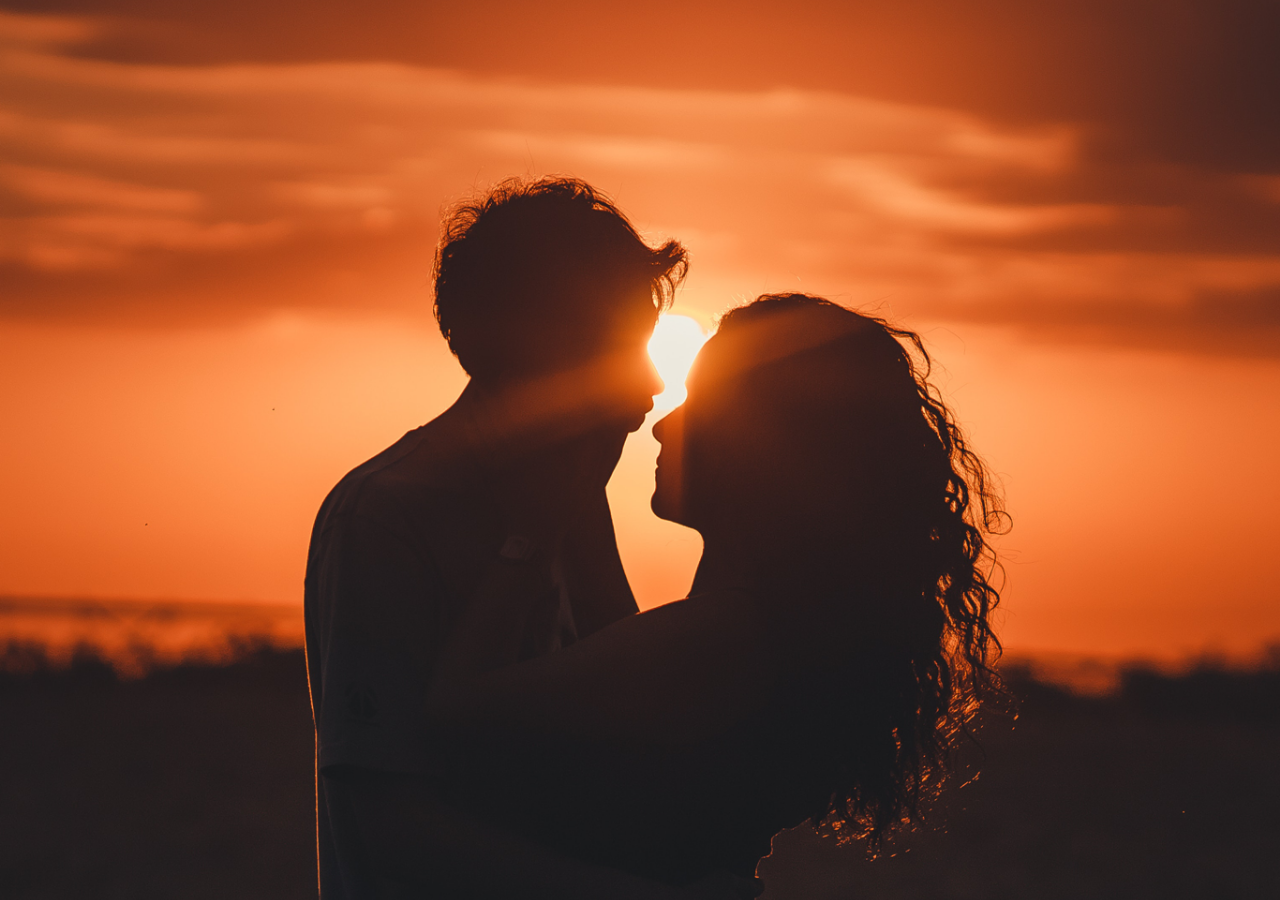
==== index.html @ 308ae74e "update" ====
<html>
	<head>
		<meta charset="utf-8" />
		<meta name="format-detection" content="telephone=no" />
		<meta name="msapplication-tap-highlight" content="no" />
		<meta name="viewport" content="user-scalable=no, initial-scale=1, maximum-scale=1, minimum-scale=1, width=device-width" />
		<!-- This is a wide open CSP declaration. To lock this down for production, see below. -->
		<!--<meta http-equiv="Content-Security-Policy" content="default-src * 'unsafe-inline'; style-src 'self' 'unsafe-inline' https://fonts.googleapis.com/; media-src *" />-->
		<!-- Good default declaration:
		* gap: is required only on iOS (when using UIWebView) and is needed for JS->native communication
		* https://ssl.gstatic.com is required only on Android and is needed for TalkBack to function properly
		* Disables use of eval() and inline scripts in order to mitigate risk of XSS vulnerabilities. To change this:
			* Enable inline JS: add 'unsafe-inline' to default-src
			* Enable eval(): add 'unsafe-eval' to default-src
		* Create your own at http://cspisawesome.com
		-->
		<!-- <meta http-equiv="Content-Security-Policy" content="default-src 'self' data: gap: 'unsafe-inline' https://ssl.gstatic.com; style-src 'self' 'unsafe-inline'; media-src *" /> -->
		
		<link rel="stylesheet" href="https://fonts.googleapis.com/css?family=Source+Sans+Pro">
		<link rel="stylesheet" type="text/css" href="css/main.css" />
		<title>Lovetag42</title>
	</head>
	<body>
	
		<div class="no-hiding-panel maps-panel">
		
			<div class="header">
				<div class="user-details">Hi, <span class="username"></span><img class="profile-picture" src="" /></div>
				<div class="back-button"></div>
			</div>
			
			<div id="map"></div>
			
			<div id="gallery"></div>
			
		</div>
		
		<div class="panel detail-panel" style="display: none;">
			
		</div>
		
		<div class="panel search-panel" style="display: none;">
			
		</div>
		
		<div class="panel authenticate-panel" style="display: none;">
			<a class="auth-btn facebook-btn" onclick="facebookLogin()">Log in with Facebook</a>
			<a class="auth-btn google-btn" onclick="googleLogin()">Log in with Google</a>
		</div>
		
		<div class="panel panel-splash"></div>
		
		<div class="footer footer-navigation" style="display: none;">
			<div class="nav-item search"></div>
			<div class="nav-item upload"></div>
			<div class="nav-item account"></div>
		</div>
		
		<div class="footer footer-photo" style="display: none;">
			<div class="nav-item">Library</div>
			<div class="nav-item">Photo</div>
		</div>
		
		<script src="cordova.js"></script>
		<script src="lib/jquery-1.8.2.min.js"></script>
		<script src="lib/openfb.js"></script>
		<script src="js/main.js"></script>
		
		<script type="text/javascript">
		document.addEventListener("deviceready", function() {
			
			init();
			
			console.log(device.platform);

			// Create a Google Maps native view under the map_canvas div.
			var div = document.getElementById("map");
			console.log(div.offsetWidth);
			var map = plugin.google.maps.Map.getMap(div);
			
		});
		</script>

	</body>
</html>
---- css/main.css ----
html {
    height: 100%;
}

body {
    font-family: 'Source Sans Pro', sans-serif;
    font-size: 16px;
    margin: 0;
    padding: 0;
    height: 100%;
    background-color: #fff;
    overflow: hidden;
    position: relative;
}

.wrapper {
	position: relative;
	margin: 0 auto;
	max-width: 1366px;
}

.wrapper .navigation {
	max-width: 1366px;
}

.panel, .no-hiding-panel {
	position: absolute;
	top: 0;	right: 0; bottom: 0; left: 0;
	background-color: #eee;
	background-image: url('../img/splash-image.png');
	background-repeat: no-repeat;
	background-position: center center;
	background-size: cover;
	height: 100vh;
	animation-name: fadeIn;
    animation-iteration-count: 1;
    animation-timing-function: ease-in-out;
    animation-duration: 1s;
    animation-fill-mode:forwards;
}

@keyframes fadeIn {
    0% {
        opacity: 0;
    }
    100% {
        opacity: 1;
    }
}

.auth-btn {
	position: absolute;
	cursor: pointer;
	height: 40px;
	line-height: 40px;
	padding: 0 24px;
	color: #fff;
	margin: 0 16px;
	text-align: center;
	width: calc(100% - 80px);
	left: 0;
	right: 0;
}

.facebook-btn {
	background-color: #4267b2;
	bottom: 72px;
}

.google-btn {
	background-color: #db4437;
	bottom: 16px;
}

.footer {
	position: fixed;
	background-color: #fff;
	width: 100%;
	max-width: 1366px;
	padding: 0 8%;
	bottom: 0;
}

.footer .nav-item {
	float: left;
	text-align: center;
	width: 28%;
	height: 50px;
	background-repeat: no-repeat;
	background-size: 30px;
	background-position: center;
}

.footer .nav-item.search { background-image: url('../img/search.png'); }
.footer .nav-item.upload { background-image: url('../img/upload.png'); }
.footer .nav-item.account { background-image: url('../img/user.png'); }

.header {
	position: relative;
    background: #efefef;
    height: 50px;
    line-height: 50px;
    width: 100%;
    color: #fff;
    -webkit-user-select: none;
    -webkit-touch-callout: none;
    border-bottom: solid 1px #efefef;
}

.header .user-details {
	float: right;
	color: #000;
	padding-right: 60px;
}

.header .user-details .profile-picture {
	position: absolute;
	right: 10px;
	top: 5px;
	height: 40px;
	border-radius: 50%;
}

.header .back-button {
	display: inline-block;
	height: 40px;
	width: 40px;
	background-image: url('../img/angle-left.svg');
	background-repeat: no-repeat;
	background-size: 40px;
	margin: 5px 0;
}

#map {
	background-color: #ddd;
	width: 100%;
	height: calc(100vh - 100px);
}

.search-bar {
    background: #ccc;
    height: 32px;
    padding-left:6px;
    padding-right: 6px;
    padding-top: 6px;
    margin-bottom: 6px;
    border-bottom: solid 1px #666;
}

input[type="search"] {
    width:100%;
	border: none;
	border-radius: 4px;
	padding: 4px 0px 2px 2px;
	margin-top: 0px;
	font-size: 16px;
	box-shadow: inset 0 2px 2px rgba(0,0,0,.5), 0 1px #fff;
	background: #eee;
    -webkit-appearance:none;
}

input[type="search"]:focus {
	outline: none;
	box-shadow: inset 0 4px 8px rgba(0,0,0,.5), 0 1px #fff;
}

ul {
    margin: 0;
    padding: 0;
    list-style: none;
    background-color: #fafafa;
    border-bottom: 1px solid #e0e0e0;
}

li {
    display: block;
    border-top: 1px solid #c0c0c0;
    padding: 10px;
}

ul {
    margin: 0;
    padding: 0;
    list-style: none;
    background-color: #fff;
    border-bottom: 1px solid #e0e0e0;
}

li {
    display: block;
    border-top: 1px solid #e0e0e0;
    padding: 10px;
}

li {
    padding: 0;
    display: -webkit-box;
    display: -moz-box;
    display: box;
    width: 100%;
}

li>a {
    color: #000;
    display: block;
    padding: 5px;
    text-decoration: none;
    width: 100%;
    -webkit-box-flex: 1;
    -moz-box-flex: 1;
    box-flex: 1;
    -webkit-box-sizing: border-box;
    -moz-box-sizing: border-box;
    box-sizing: border-box;
    background-position: -10px 0;
    background-repeat: no-repeat;
    -webkit-background-size: 10px 100%;
    -moz-background-size: 10px 100%;
    -ms-background-size: 10px 100%;
    -o-background-size: 10px 100%;
    background-size: 10px 100%;
}

li>a * {
    pointer-events: none;
}

.button {
	-moz-box-shadow:inset 0px 1px 0px 0px #ffffff;
	-webkit-box-shadow:inset 0px 1px 0px 0px #ffffff;
	box-shadow:inset 0px 1px 0px 0px #ffffff;
	background:-webkit-gradient( linear, left top, left bottom, color-stop(0.05, #ededed), color-stop(1, #dfdfdf) );
	background:-moz-linear-gradient( center top, #ededed 5%, #dfdfdf 100% );
	filter:progid:DXImageTransform.Microsoft.gradient(startColorstr='#ededed', endColorstr='#dfdfdf');
	background-color:#ededed;
	-moz-border-radius:2px;
	-webkit-border-radius:2px;
	border-radius:2px;
	border:1px solid #dcdcdc;
	display:inline-block;
	color:#666666;
	font-size:14px;
	text-decoration:none;
	text-shadow:1px 1px 0px #ffffff;
}

.button:hover {
	background:-webkit-gradient( linear, left top, left bottom, color-stop(0.05, #dfdfdf), color-stop(1, #ededed) );
	background:-moz-linear-gradient( center top, #dfdfdf 5%, #ededed 100% );
	filter:progid:DXImageTransform.Microsoft.gradient(startColorstr='#dfdfdf', endColorstr='#ededed');
	background-color:#dfdfdf;

}

h1 {
    font-size: 18px;
    padding: 20 0 0 0;
    margin: 0px;
}

h2 {
    font-size: 16px;
    font-weight: normal;
    padding: 0px;
    margin: 0px;
}

.employee-image {
    float:left;
    margin:10px;
    width:100px;
    height:100px;
}
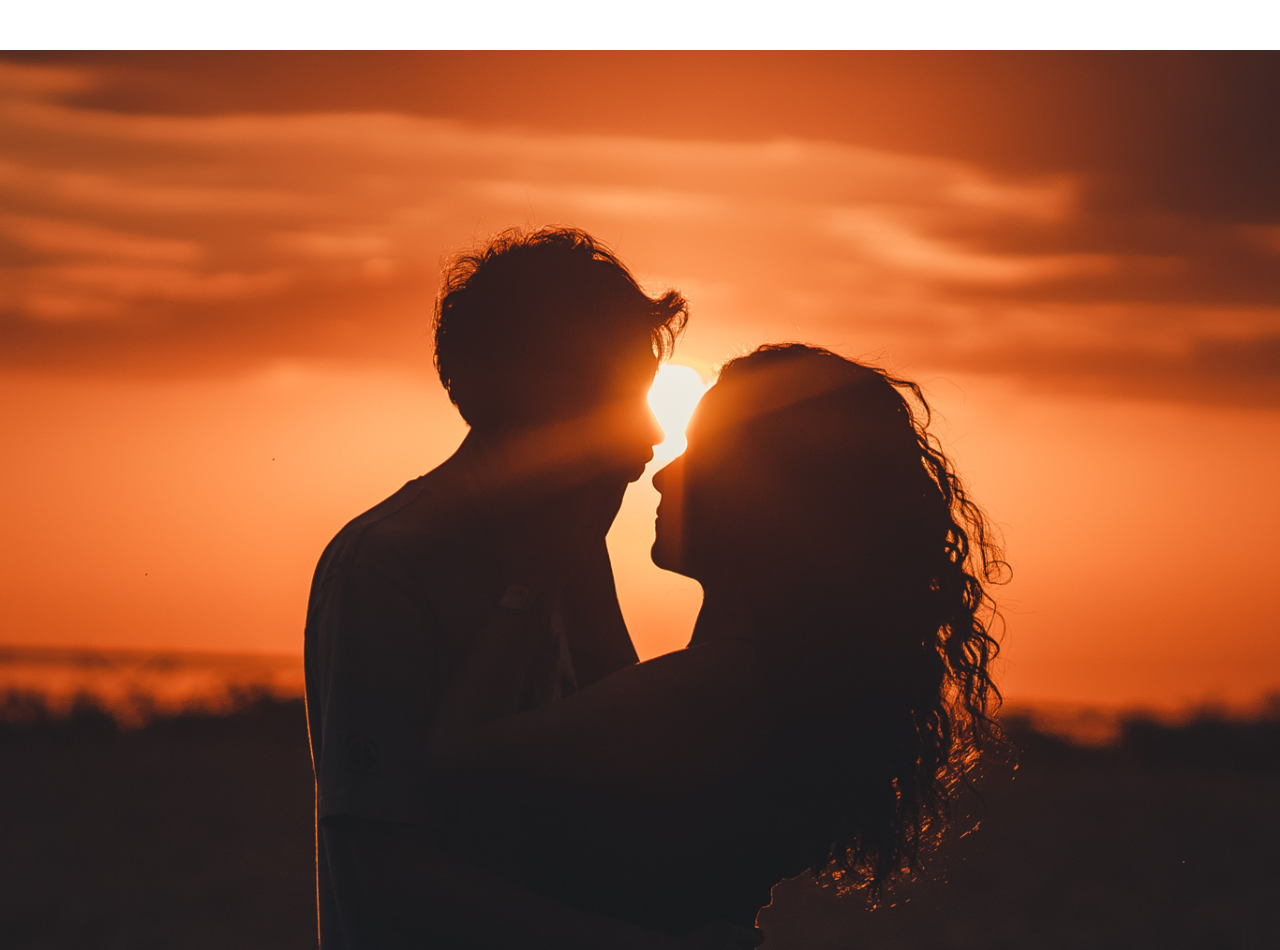
==== commit df71bf31: "update" ====
--- a/index.html
+++ b/index.html
@@ -39,6 +39,15 @@
 			
 		</div>
 		
+		<div class="panel capture-panel" style="display: none;">
+			<div class="capture-container">
+				<img id="capture-image" />
+				<div class="capture-button">
+					<img src="img/take-photo.png" />
+				</div>
+			</div>
+		</div>
+		
 		<div class="panel search-panel" style="display: none;">
 			
 		</div>
@@ -51,15 +60,15 @@
 		<div class="panel panel-splash"></div>
 		
 		<div class="footer footer-navigation" style="display: none;">
-			<div class="nav-item search"></div>
-			<div class="nav-item upload"></div>
-			<div class="nav-item account"></div>
-		</div>
-		
-		<div class="footer footer-photo" style="display: none;">
-			<div class="nav-item">Library</div>
-			<div class="nav-item">Photo</div>
-		</div>
+				<div class="nav-item search"></div>
+				<div class="nav-item upload"></div>
+				<div class="nav-item account"></div>
+			</div>
+			
+			<div class="footer footer-photo" style="display: none;">
+				<div class="nav-item library">Library</div>
+				<div class="nav-item photo">Photo</div>
+			</div>
 		
 		<script src="cordova.js"></script>
 		<script src="lib/jquery-1.8.2.min.js"></script>
--- a/css/main.css
+++ b/css/main.css
@@ -23,9 +23,9 @@
 	max-width: 1366px;
 }
 
-.panel, .no-hiding-panel {
+.panel, .no-hiding-panel, .panel-splash-background {
 	position: absolute;
-	top: 0;	right: 0; bottom: 0; left: 0;
+	top: 50px;	right: 0; bottom: 0; left: 0;
 	background-color: #eee;
 	background-image: url('../img/splash-image.png');
 	background-repeat: no-repeat;
@@ -37,6 +37,15 @@
     animation-timing-function: ease-in-out;
     animation-duration: 1s;
     animation-fill-mode:forwards;
+}
+
+.panel.authenticate-panel {
+	top: 0;
+}
+
+.panel-splash-background {
+	animation: none;
+	background-image: none;
 }
 
 @keyframes fadeIn {
@@ -72,28 +81,65 @@
 	bottom: 16px;
 }
 
+.capture-container {
+	width: 100%;
+	background: #000;
+	height: calc(100vh - 100px);
+}
+
+.capture-container .capture-button {
+	cursor: pointer;
+	width: 120px;
+	color: #fff;
+	text-align: center;
+    margin: 0 auto;
+	padding-top: 80px;
+	line-height: 35px;
+}
+
+.capture-container .capture-button img {
+	width: 40px;
+	height: 40px;
+}
+
+.capture-container #capture-image {
+	width: 100%;
+	max-height: calc(100vh - 100px);
+	max-width: 100%;
+	object-fit: contain;
+}
+
 .footer {
 	position: fixed;
 	background-color: #fff;
 	width: 100%;
-	max-width: 1366px;
-	padding: 0 8%;
 	bottom: 0;
 }
 
 .footer .nav-item {
 	float: left;
 	text-align: center;
-	width: 28%;
 	height: 50px;
 	background-repeat: no-repeat;
 	background-size: 30px;
 	background-position: center;
+	cursor: pointer;
+	line-height: 50px;
 }
+
+.footer.footer-navigation { padding: 0 8%; max-width: calc(1366px - 16%); }
+.footer.footer-photo { padding: 0; max-width: 1366px; }
+.footer.footer-navigation .nav-item { width: 33%; }
+.footer.footer-photo .nav-item { width: 50%; }
 
 .footer .nav-item.search { background-image: url('../img/search.png'); }
 .footer .nav-item.upload { background-image: url('../img/upload.png'); }
 .footer .nav-item.account { background-image: url('../img/user.png'); }
+
+.footer .nav-item.library.active, 
+.footer .nav-item.photo.active { 
+	border-bottom: 4px solid #000;
+}
 
 .header {
 	position: relative;
@@ -137,121 +183,6 @@
 	height: calc(100vh - 100px);
 }
 
-.search-bar {
-    background: #ccc;
-    height: 32px;
-    padding-left:6px;
-    padding-right: 6px;
-    padding-top: 6px;
-    margin-bottom: 6px;
-    border-bottom: solid 1px #666;
-}
-
-input[type="search"] {
-    width:100%;
-	border: none;
-	border-radius: 4px;
-	padding: 4px 0px 2px 2px;
-	margin-top: 0px;
-	font-size: 16px;
-	box-shadow: inset 0 2px 2px rgba(0,0,0,.5), 0 1px #fff;
-	background: #eee;
-    -webkit-appearance:none;
-}
-
-input[type="search"]:focus {
-	outline: none;
-	box-shadow: inset 0 4px 8px rgba(0,0,0,.5), 0 1px #fff;
-}
-
-ul {
-    margin: 0;
-    padding: 0;
-    list-style: none;
-    background-color: #fafafa;
-    border-bottom: 1px solid #e0e0e0;
-}
-
-li {
-    display: block;
-    border-top: 1px solid #c0c0c0;
-    padding: 10px;
-}
-
-ul {
-    margin: 0;
-    padding: 0;
-    list-style: none;
-    background-color: #fff;
-    border-bottom: 1px solid #e0e0e0;
-}
-
-li {
-    display: block;
-    border-top: 1px solid #e0e0e0;
-    padding: 10px;
-}
-
-li {
-    padding: 0;
-    display: -webkit-box;
-    display: -moz-box;
-    display: box;
-    width: 100%;
-}
-
-li>a {
-    color: #000;
-    display: block;
-    padding: 5px;
-    text-decoration: none;
-    width: 100%;
-    -webkit-box-flex: 1;
-    -moz-box-flex: 1;
-    box-flex: 1;
-    -webkit-box-sizing: border-box;
-    -moz-box-sizing: border-box;
-    box-sizing: border-box;
-    background-position: -10px 0;
-    background-repeat: no-repeat;
-    -webkit-background-size: 10px 100%;
-    -moz-background-size: 10px 100%;
-    -ms-background-size: 10px 100%;
-    -o-background-size: 10px 100%;
-    background-size: 10px 100%;
-}
-
-li>a * {
-    pointer-events: none;
-}
-
-.button {
-	-moz-box-shadow:inset 0px 1px 0px 0px #ffffff;
-	-webkit-box-shadow:inset 0px 1px 0px 0px #ffffff;
-	box-shadow:inset 0px 1px 0px 0px #ffffff;
-	background:-webkit-gradient( linear, left top, left bottom, color-stop(0.05, #ededed), color-stop(1, #dfdfdf) );
-	background:-moz-linear-gradient( center top, #ededed 5%, #dfdfdf 100% );
-	filter:progid:DXImageTransform.Microsoft.gradient(startColorstr='#ededed', endColorstr='#dfdfdf');
-	background-color:#ededed;
-	-moz-border-radius:2px;
-	-webkit-border-radius:2px;
-	border-radius:2px;
-	border:1px solid #dcdcdc;
-	display:inline-block;
-	color:#666666;
-	font-size:14px;
-	text-decoration:none;
-	text-shadow:1px 1px 0px #ffffff;
-}
-
-.button:hover {
-	background:-webkit-gradient( linear, left top, left bottom, color-stop(0.05, #dfdfdf), color-stop(1, #ededed) );
-	background:-moz-linear-gradient( center top, #dfdfdf 5%, #ededed 100% );
-	filter:progid:DXImageTransform.Microsoft.gradient(startColorstr='#dfdfdf', endColorstr='#ededed');
-	background-color:#dfdfdf;
-
-}
-
 h1 {
     font-size: 18px;
     padding: 20 0 0 0;
@@ -263,11 +194,4 @@
     font-weight: normal;
     padding: 0px;
     margin: 0px;
-}
-
-.employee-image {
-    float:left;
-    margin:10px;
-    width:100px;
-    height:100px;
 }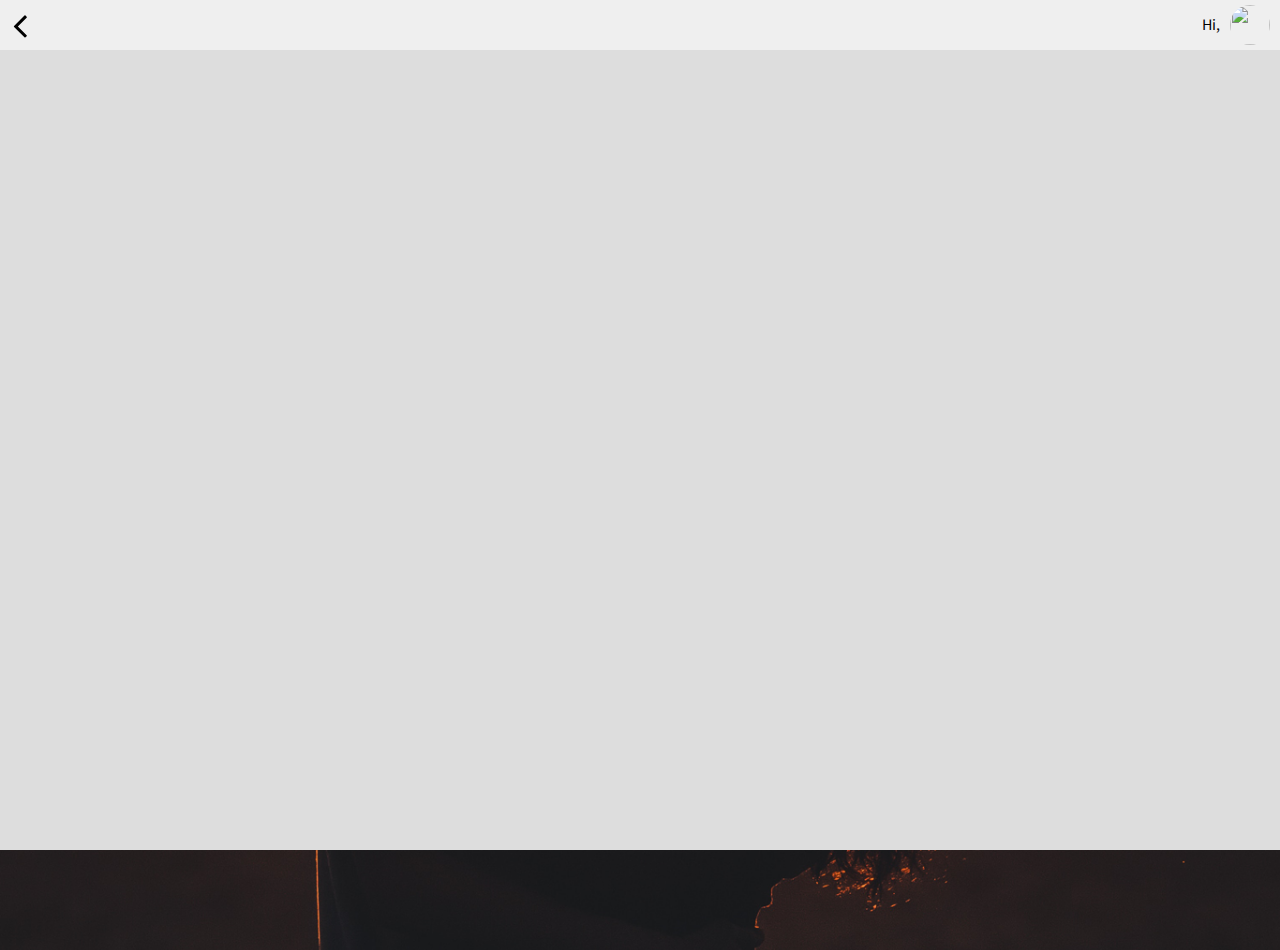
==== commit bd2076e5: "update" ====
--- a/index.html
+++ b/index.html
@@ -22,12 +22,12 @@
 	</head>
 	<body>
 	
+		<div class="header">
+			<div class="user-details">Hi, <span class="username"></span><img class="profile-picture" src="" /></div>
+			<div class="back-button" id="back-button"></div>
+		</div>
+		
 		<div class="no-hiding-panel maps-panel">
-		
-			<div class="header">
-				<div class="user-details">Hi, <span class="username"></span><img class="profile-picture" src="" /></div>
-				<div class="back-button"></div>
-			</div>
 			
 			<div id="map"></div>
 			
@@ -41,9 +41,11 @@
 		
 		<div class="panel capture-panel" style="display: none;">
 			<div class="capture-container">
-				<img id="capture-image" />
+				<img id="capture-image" src="img/take-photo.png" style="display: none;" />
+				<video id="capture-stream"></video>
 				<div class="capture-button">
-					<img src="img/take-photo.png" />
+					<img src="img/take-photo.png" /><br>
+					Take a photo
 				</div>
 			</div>
 		</div>
@@ -51,25 +53,26 @@
 		<div class="panel search-panel" style="display: none;">
 			
 		</div>
-		
+	
 		<div class="panel authenticate-panel" style="display: none;">
-			<a class="auth-btn facebook-btn" onclick="facebookLogin()">Log in with Facebook</a>
-			<a class="auth-btn google-btn" onclick="googleLogin()">Log in with Google</a>
+			<a class="auth-btn" id="facebook-btn">Log in with Facebook</a>
+			<a class="auth-btn" id="google-btn">Log in with Google</a>
 		</div>
 		
-		<div class="panel panel-splash"></div>
+		<!--<div class="panel-splash-background"></div>
+		<div class="panel panel-splash"></div>-->
 		
 		<div class="footer footer-navigation" style="display: none;">
-				<div class="nav-item search"></div>
-				<div class="nav-item upload"></div>
-				<div class="nav-item account"></div>
-			</div>
-			
-			<div class="footer footer-photo" style="display: none;">
-				<div class="nav-item library">Library</div>
-				<div class="nav-item photo">Photo</div>
-			</div>
+			<div class="nav-item search"></div>
+			<div class="nav-item upload"></div>
+			<div class="nav-item account"></div>
+		</div>
 		
+		<div class="footer footer-photo" style="display: none;">
+			<div class="nav-item library">Library</div>
+			<div class="nav-item photo">Photo</div>
+		</div>
+				
 		<script src="cordova.js"></script>
 		<script src="lib/jquery-1.8.2.min.js"></script>
 		<script src="lib/openfb.js"></script>
@@ -78,7 +81,7 @@
 		<script type="text/javascript">
 		document.addEventListener("deviceready", function() {
 			
-			init();
+			App.init(device.platform);
 			
 			console.log(device.platform);
 
